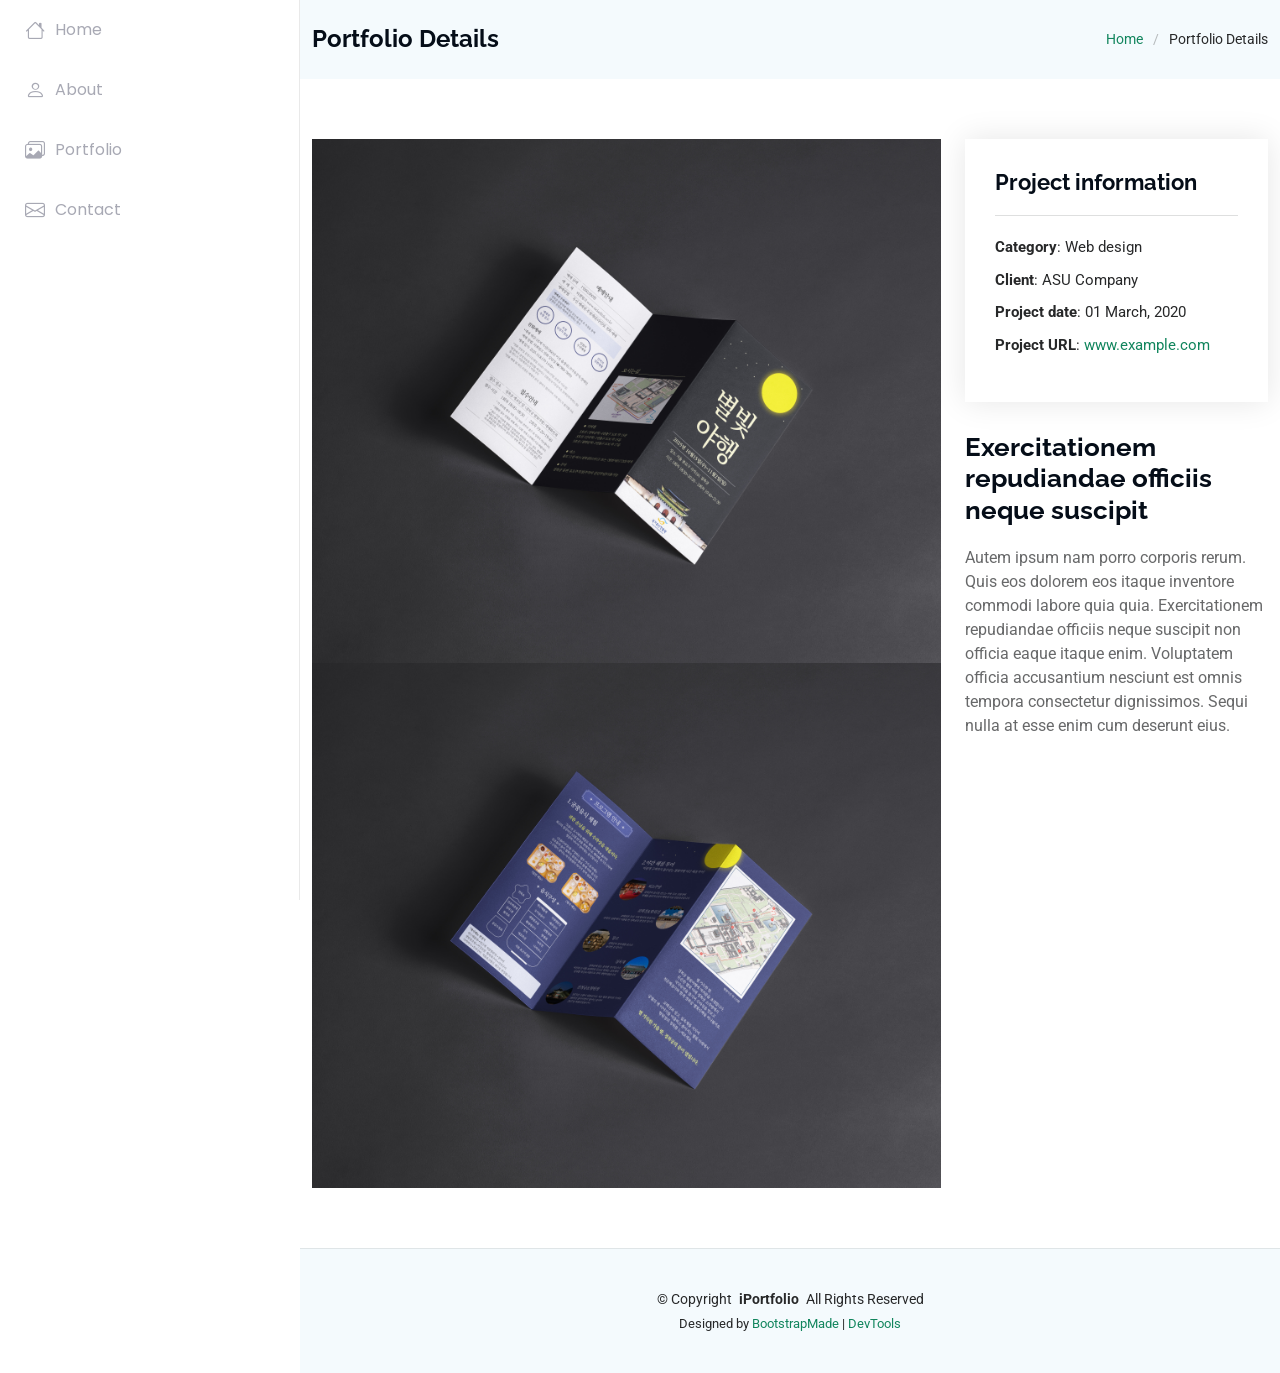
==== portfolio-details-1.html @ 77ac79c2 "up 0225" ====
<!DOCTYPE html>
<html lang="en">

<head>
  <meta charset="utf-8">
  <meta content="width=device-width, initial-scale=1.0" name="viewport">
  <title>Portfolio Details - iPortfolio Bootstrap Template</title>
  <meta content="" name="description">
  <meta content="" name="keywords">

  <!-- Favicons -->
  <link href="assets/img/favicon.png" rel="icon">
  <link href="assets/img/apple-touch-icon.png" rel="apple-touch-icon">

  <!-- Fonts -->
  <link href="https://fonts.googleapis.com" rel="preconnect">
  <link href="https://fonts.gstatic.com" rel="preconnect" crossorigin>
  <link href="https://fonts.googleapis.com/css2?family=Roboto:ital,wght@0,100;0,300;0,400;0,500;0,700;0,900;1,100;1,300;1,400;1,500;1,700;1,900&family=Poppins:ital,wght@0,100;0,200;0,300;0,400;0,500;0,600;0,700;0,800;0,900;1,100;1,200;1,300;1,400;1,500;1,600;1,700;1,800;1,900&family=Raleway:ital,wght@0,100;0,200;0,300;0,400;0,500;0,600;0,700;0,800;0,900;1,100;1,200;1,300;1,400;1,500;1,600;1,700;1,800;1,900&display=swap" rel="stylesheet">

  <link rel="preconnect" href="https://fonts.googleapis.com">
  <link rel="preconnect" href="https://fonts.gstatic.com" crossorigin>
  <link href="https://fonts.googleapis.com/css2?family=Noto+Sans+KR:wght@100..900&display=swap" rel="stylesheet">

  <!-- Vendor CSS Files -->
  <link href="assets/vendor/bootstrap/css/bootstrap.min.css" rel="stylesheet">
  <link href="assets/vendor/bootstrap-icons/bootstrap-icons.css" rel="stylesheet">
  <link href="assets/vendor/aos/aos.css" rel="stylesheet">
  <link href="assets/vendor/glightbox/css/glightbox.min.css" rel="stylesheet">
  <link href="assets/vendor/swiper/swiper-bundle.min.css" rel="stylesheet">

  <!-- Main CSS File -->
  <link href="assets/css/main.css" rel="stylesheet">

  <!-- =======================================================
  * Template Name: iPortfolio
  * Template URL: https://bootstrapmade.com/iportfolio-bootstrap-portfolio-websites-template/
  * Updated: Jun 29 2024 with Bootstrap v5.3.3
  * Author: BootstrapMade.com
  * License: https://bootstrapmade.com/license/
  ======================================================== -->
</head>

<body class="portfolio-details-page">

  <header id="header" class="header d-flex flex-column">
    <i class="header-toggle d-xl-none bi bi-list"></i>

    


    <nav id="navmenu" class="navmenu">
      <ul>
        <li><a href="./index.html#home"><i class="bi bi-house navicon"></i>Home</a></li>
        <li><a href="./index.html#about"><i class="bi bi-person navicon"></i> About</a></li>
        <li><a href="./index.html#portfolio"><i class="bi bi-images navicon"></i> Portfolio</a></li>
        <!-- <li class="dropdown"><a href="#"><i class="bi bi-menu-button navicon"></i> <span>Dropdown</span> <i class="bi bi-chevron-down toggle-dropdown"></i></a>
          <ul>
            <li><a href="#">Dropdown 1</a></li>
            <li class="dropdown"><a href="#"><span>Deep Dropdown</span> <i class="bi bi-chevron-down toggle-dropdown"></i></a>
              <ul>
                <li><a href="#">Deep Dropdown 1</a></li>
                <li><a href="#">Deep Dropdown 2</a></li>
                <li><a href="#">Deep Dropdown 3</a></li>
                <li><a href="#">Deep Dropdown 4</a></li>
                <li><a href="#">Deep Dropdown 5</a></li>
              </ul>
            </li>
            <li><a href="#">Dropdown 2</a></li>
            <li><a href="#">Dropdown 3</a></li>
            <li><a href="#">Dropdown 4</a></li>
          </ul>
        </li> -->
        <li><a href="./index.html#contact"><i class="bi bi-envelope navicon"></i> Contact</a></li>
      </ul>
    </nav>

  </header>

  <main class="main">

    <!-- Page Title -->
    <div class="page-title light-background">
      <div class="container d-lg-flex justify-content-between align-items-center">
        <h1 class="mb-2 mb-lg-0">Portfolio Details</h1>
        <nav class="breadcrumbs">
          <ol>
            <li><a href="./index.html">Home</a></li>
            <li class="current">Portfolio Details</li>
          </ol>
        </nav>
      </div>
    </div><!-- End Page Title -->

    <!-- Portfolio Details Section -->
    <section id="portfolio-details-1" class="portfolio-details section">

      <div class="container" data-aos="fade-up" data-aos-delay="100">

        <div class="row gy-4">

          <div class="col-lg-8">
            <div class="portfolio-details-slider swiper init-swiper">

              <script type="application/json" class="swiper-config">
                {
                  "loop": true,
                  "speed": 600,
                  "autoplay": {
                    "delay": 5000
                  },
                  "slidesPerView": "auto",
                  "pagination": {
                    "el": ".swiper-pagination",
                    "type": "bullets",
                    "clickable": true
                  }
                }
              </script>

              <div class="swiper-wrapper align-items-center">

                <div class="swiper-slide">
                  <img src="./assets/img/portfolio/리플렛-정하람-앞.jpg" alt="">
                  <img src="./assets/img/portfolio/리플렛-정하람-뒤.jpg" alt="">
                </div>

              </div>
              <div class="swiper-pagination"></div>
            </div>
          </div>

          

          <div class="col-lg-4">
            <div class="portfolio-info" data-aos="fade-up" data-aos-delay="200">
              <h3>Project information</h3>
              <ul>
                <li><strong>Category</strong>: Web design</li>
                <li><strong>Client</strong>: ASU Company</li>
                <li><strong>Project date</strong>: 01 March, 2020</li>
                <li><strong>Project URL</strong>: <a href="#">www.example.com</a></li>
              </ul>
            </div>
            <div class="portfolio-description" data-aos="fade-up" data-aos-delay="300">
              <h2>Exercitationem repudiandae officiis neque suscipit</h2>
              <p>
                Autem ipsum nam porro corporis rerum. Quis eos dolorem eos itaque inventore commodi labore quia quia. Exercitationem repudiandae officiis neque suscipit non officia eaque itaque enim. Voluptatem officia accusantium nesciunt est omnis tempora consectetur dignissimos. Sequi nulla at esse enim cum deserunt eius.
              </p>
            </div>
          </div>

          

        </div>

      </div>

    </section><!-- /Portfolio Details Section -->

  </main>

  <footer id="footer" class="footer position-relative light-background">

    <div class="container">
      <div class="copyright text-center ">
        <p>© <span>Copyright</span> <strong class="px-1 sitename">iPortfolio</strong> <span>All Rights Reserved</span></p>
      </div>
      <div class="credits">
        <!-- All the links in the footer should remain intact. -->
        <!-- You can delete the links only if you've purchased the pro version. -->
        <!-- Licensing information: https://bootstrapmade.com/license/ -->
        <!-- Purchase the pro version with working PHP/AJAX contact form: [buy-url] -->
        Designed by <a href="https://bootstrapmade.com/">BootstrapMade</a> | <a href="https://bootstrapmade.com/tools/">DevTools</a>
      </div>
    </div>

  </footer>

  <!-- Scroll Top -->
  <a href="#" id="scroll-top" class="scroll-top d-flex align-items-center justify-content-center"><i class="bi bi-arrow-up-short"></i></a>

  <!-- Preloader -->
  <div id="preloader"></div>

  <!-- Vendor JS Files -->
  <script src="assets/vendor/bootstrap/js/bootstrap.bundle.min.js"></script>
  <script src="assets/vendor/php-email-form/validate.js"></script>
  <script src="assets/vendor/aos/aos.js"></script>
  <script src="assets/vendor/typed.js/typed.umd.js"></script>
  <script src="assets/vendor/purecounter/purecounter_vanilla.js"></script>
  <script src="assets/vendor/waypoints/noframework.waypoints.js"></script>
  <script src="assets/vendor/glightbox/js/glightbox.min.js"></script>
  <script src="assets/vendor/imagesloaded/imagesloaded.pkgd.min.js"></script>
  <script src="assets/vendor/isotope-layout/isotope.pkgd.min.js"></script>
  <script src="assets/vendor/swiper/swiper-bundle.min.js"></script>

  <!-- Main JS File -->
  <script src="assets/js/main.js"></script>

</body>

</html>
---- assets/css/main.css ----
/**
* Template Name: iPortfolio
* Template URL: https://bootstrapmade.com/iportfolio-bootstrap-portfolio-websites-template/
* Updated: Jun 29 2024 with Bootstrap v5.3.3
* Author: BootstrapMade.com
* License: https://bootstrapmade.com/license/
*/

/*--------------------------------------------------------------
# Font & Color Variables
# Help: https://bootstrapmade.com/color-system/
--------------------------------------------------------------*/
/* Fonts */
:root {
  --default-font: "Roboto",  system-ui, -apple-system, "Segoe UI", Roboto, "Helvetica Neue", Arial, "Noto Sans", "Liberation Sans", sans-serif, "Apple Color Emoji", "Segoe UI Emoji", "Segoe UI Symbol", "Noto Color Emoji";
  --heading-font: "Raleway",  sans-serif;
  --nav-font: "Poppins",  sans-serif;
}

/* Global Colors - The following color variables are used throughout the website. Updating them here will change the color scheme of the entire website */
:root { 
  --background-color: #ffffff; /* Background color for the entire website, including individual sections */
  --default-color: #272829; /* Default color used for the majority of the text content across the entire website */
  --heading-color: #050d18; /* Color for headings, subheadings and title throughout the website */
  --accent-color: #11855d; /* Accent color that represents your brand on the website. It's used for buttons, links, and other elements that need to stand out */
  --accent-color-hr: #1F3D36;
  --surface-color: #ffffff; /* The surface color is used as a background of boxed elements within sections, such as cards, icon boxes, or other elements that require a visual separation from the global background. */
  --contrast-color: #ffffff; /* Contrast color for text, ensuring readability against backgrounds of accent, heading, or default colors. */
}

/* Nav Menu Colors - The following color variables are used specifically for the navigation menu. They are separate from the global colors to allow for more customization options */
:root {
  --nav-color: #a8a9b4;  /* The default color of the main navmenu links */
  --nav-hover-color: #464646; /* Applied to main navmenu links when they are hovered over or active */
  --nav-mobile-background-color: #040b14; /* Used as the background color for mobile navigation menu */
  --nav-dropdown-background-color: #040b14; /* Used as the background color for dropdown items that appear when hovering over primary navigation items */
  --nav-dropdown-color: #a8a9b4; /* Used for navigation links of the dropdown items in the navigation menu. */
  --nav-dropdown-hover-color: #464646; /* Similar to --nav-hover-color, this color is applied to dropdown navigation links when they are hovered over. */
}

/* Color Presets - These classes override global colors when applied to any section or element, providing reuse of the sam color scheme. */

.light-background {
  --background-color: #f4fafd;
  --surface-color: #ffffff;
}

.dark-background {
  --background-color: #040b14;
  --default-color: #ffffff;
  --heading-color: #ffffff;
  --surface-color: #151f2b;
  --contrast-color: #ffffff;
}

/* Smooth scroll */
:root {
  scroll-behavior: smooth;
}

/*--------------------------------------------------------------
# General Styling & Shared Classes
--------------------------------------------------------------*/
body {
  color: var(--default-color-ht);
  background-color: var(--background-color);
  font-family: var(--default-font);
}

a {
  color: var(--accent-color);
  text-decoration: none;
  transition: 0.3s;
}

a:hover {
  color: color-mix(in srgb, var(--accent-color), transparent 25%);
  text-decoration: none;
}

h1,
h2,
h3,
h4,
h5,
h6 {
  color: var(--heading-color);
  font-family: var(--heading-font);
}

/* PHP Email Form Messages
------------------------------*/
.php-email-form .error-message {
  display: none;
  background: #df1529;
  color: #ffffff;
  text-align: left;
  padding: 15px;
  margin-bottom: 24px;
  font-weight: 600;
}

.php-email-form .sent-message {
  display: none;
  color: #ffffff;
  background: #059652;
  text-align: center;
  padding: 15px;
  margin-bottom: 24px;
  font-weight: 600;
}

.php-email-form .loading {
  display: none;
  background: var(--surface-color);
  text-align: center;
  padding: 15px;
  margin-bottom: 24px;
}

.php-email-form .loading:before {
  content: "";
  display: inline-block;
  border-radius: 50%;
  width: 24px;
  height: 24px;
  margin: 0 10px -6px 0;
  border: 3px solid var(--accent-color);
  border-top-color: var(--surface-color);
  animation: php-email-form-loading 1s linear infinite;
}

@keyframes php-email-form-loading {
  0% {
    transform: rotate(0deg);
  }

  100% {
    transform: rotate(360deg);
  }
}

/*--------------------------------------------------------------
# Global Header
--------------------------------------------------------------*/

.header {
  color: var(--default-color);
  background-color: var(--background-color);
  position: fixed;
  top: 0;
  left: 0;
  bottom: 0;
  padding: 0 15px;
  width: 300px;
  transition: all ease-in-out 0.3s;
  overflow-y: auto;
  z-index: 997;
  border-right: 1px solid color-mix(in srgb, var(--default-color), transparent 90%);
}

.header .profile-img img {
  margin: 15px auto;
  display: block;
  width: 120px;
  border: 8px solid color-mix(in srgb, var(--default-color), transparent 85%);
}

.header .logo {
  line-height: 1;
  margin-bottom: 15px;
}

.header .logo img {
  max-height: 32px;
  margin-right: 8px;
}

.header .logo h1 {
  font-size: 24px;
  margin: 0;
  font-weight: 700;
  color: var(--heading-color);
}

.header .social-links {
  margin: 0 0 20px 0;
}

.header .social-links a {
  font-size: 16px;
  display: inline-flex;
  align-items: center;
  justify-content: center;
  background: color-mix(in srgb, var(--default-color), transparent 90%);
  color: var(--default-color);
  margin: 0 2px;
  border-radius: 50%;
  text-align: center;
  width: 40px;
  height: 40px;
  transition: 0.3s;
}

.header .social-links a:hover {
  color: var(--contrast-color);
  background: var(--accent-color);
}

@media (min-width: 1200px) {

  .header~main,
  .header~#footer {
    margin-left: 300px;
  }
}

@media (max-width: 1199px) {
  .header {
    left: -100%;
  }
}

.header.header-show {
  left: 0;
}

.header .header-toggle {
  color: var(--contrast-color);
  background-color: var(--accent-color);
  font-size: 22px;
  display: flex;
  align-items: center;
  justify-content: center;
  width: 40px;
  height: 40px;
  border-radius: 50%;
  cursor: pointer;
  position: fixed;
  top: 15px;
  right: 15px;
  z-index: 9999;
  transition: background-color 0.3s;
}

.header .header-toggle:hover {
  color: var(--contrast-color);
  background-color: color-mix(in srgb, var(--accent-color) 90%, white 15%);
}

/*--------------------------------------------------------------
# Navigation Menu
--------------------------------------------------------------*/
.mobile-nav-toggle {
  display: none;
}

.navmenu {
  padding: 0;
  z-index: 9997;
}

.navmenu ul {
  list-style: none;
  padding: 0 0 20px 0;
  margin: 0;
}

.navmenu a,
.navmenu a:focus {
  color: var(--nav-color);
  padding: 15px 10px;
  font-family: var(--nav-font);
  font-size: 16px;
  font-weight: 400;
  display: flex;
  align-items: center;
  white-space: nowrap;
  transition: 0.3s;
  width: 100%;
}

.navmenu a .navicon,
.navmenu a:focus .navicon {
  font-size: 20px;
  margin-right: 10px;
}

.navmenu a .toggle-dropdown,
.navmenu a:focus .toggle-dropdown {
  font-size: 12px;
  line-height: 0;
  margin-left: auto;
  width: 30px;
  height: 30px;
  display: flex;
  align-items: center;
  justify-content: center;
  border-radius: 50%;
  transition: 0.3s;
  flex-shrink: 0;
  background-color: color-mix(in srgb, var(--accent-color), transparent 90%);
}

.navmenu a .toggle-dropdown:hover,
.navmenu a:focus .toggle-dropdown:hover {
  background-color: var(--accent-color);
  color: var(--contrast-color);
}

.navmenu a:hover,
.navmenu .active,
.navmenu .active:focus {
  color: var(--nav-hover-color);
}

.navmenu a:hover .navicon,
.navmenu .active .navicon,
.navmenu .active:focus .navicon {
  color: var(--accent-color);
}

.navmenu .active .toggle-dropdown,
.navmenu .active:focus .toggle-dropdown {
  background-color: var(--accent-color);
  color: var(--contrast-color);
  transform: rotate(180deg);
}

.navmenu .dropdown {
  display: block;
}

.navmenu .dropdown a,
.navmenu .dropdown a:focus {
  color: --nav-dropdown-color;
}

.navmenu .dropdown a:hover,
.navmenu .dropdown .active,
.navmenu .dropdown .active:focus {
  color: var(--nav-dropdown-hover-color);
}

.navmenu .dropdown ul {
  position: static;
  display: none;
  z-index: 99;
  padding: 5px 10px;
  margin: 5px 10px;
  background-color: var(--nav-dropdown-background-color);
  border: 1px solid color-mix(in srgb, var(--default-color), transparent 90%);
  box-shadow: none;
  transition: all 0.5s ease-in-out;
}

.navmenu .dropdown ul ul {
  background-color: rgba(33, 37, 41, 0.1);
}

.navmenu .dropdown>.dropdown-active {
  display: block;
  background-color: rgba(33, 37, 41, 0.03);
}

/*--------------------------------------------------------------
# Global Footer
--------------------------------------------------------------*/
.footer {
  color: var(--default-color);
  background-color: var(--background-color);
  font-size: 14px;
  padding: 40px 0;
  position: relative;
  border-top: 1px solid color-mix(in srgb, var(--default-color), transparent 90%);
}

.footer .copyright p {
  margin-bottom: 0;
}

.footer .credits {
  margin-top: 4px;
  font-size: 13px;
  text-align: center;
}

/*--------------------------------------------------------------
# Preloader
--------------------------------------------------------------*/
#preloader {
  position: fixed;
  inset: 0;
  z-index: 999999;
  overflow: hidden;
  background: var(--background-color);
  transition: all 0.6s ease-out;
}

#preloader:before {
  content: "";
  position: fixed;
  top: calc(50% - 30px);
  left: calc(50% - 30px);
  border: 6px solid #ffffff;
  border-color: var(--accent-color) transparent var(--accent-color) transparent;
  border-radius: 50%;
  width: 60px;
  height: 60px;
  animation: animate-preloader 1.5s linear infinite;
}

@keyframes animate-preloader {
  0% {
    transform: rotate(0deg);
  }

  100% {
    transform: rotate(360deg);
  }
}

/*--------------------------------------------------------------
# Scroll Top Button
--------------------------------------------------------------*/
.scroll-top {
  position: fixed;
  visibility: hidden;
  opacity: 0;
  right: 15px;
  bottom: -15px;
  z-index: 99999;
  background-color: var(--accent-color-hr);
  width: 44px;
  height: 44px;
  border-radius: 50px;
  transition: all 0.4s;
}

.scroll-top i {
  font-size: 24px;
  color: var(--contrast-color);
  line-height: 0;
}

.scroll-top:hover {
  background-color: color-mix(in srgb, var(--accent-color), transparent 20%);
  color: var(--contrast-color);
}

.scroll-top.active {
  visibility: visible;
  opacity: 1;
  bottom: 15px;
}

/*--------------------------------------------------------------
# Disable aos animation delay on mobile devices
--------------------------------------------------------------*/
@media screen and (max-width: 768px) {
  [data-aos-delay] {
    transition-delay: 0 !important;
  }
}

/*--------------------------------------------------------------
# Global Page Titles & Breadcrumbs
--------------------------------------------------------------*/
.page-title {
  color: var(--default-color);
  background-color: var(--background-color);
  padding: 25px 0;
  position: relative;
}

.page-title h1 {
  font-size: 24px;
  font-weight: 700;
}

.page-title .breadcrumbs ol {
  display: flex;
  flex-wrap: wrap;
  list-style: none;
  padding: 0;
  margin: 0;
  font-size: 14px;
  font-weight: 400;
}

.page-title .breadcrumbs ol li+li {
  padding-left: 10px;
}

.page-title .breadcrumbs ol li+li::before {
  content: "/";
  display: inline-block;
  padding-right: 10px;
  color: color-mix(in srgb, var(--default-color), transparent 70%);
}

/*--------------------------------------------------------------
# Global Sections
--------------------------------------------------------------*/
section,
.section {
  color: var(--default-color);
  background-color: var(--background-color);
  padding: 60px 0;
  overflow: clip;
}

/*--------------------------------------------------------------
# Global Section Titles
--------------------------------------------------------------*/
.section-title {
  padding-bottom: 60px;
  position: relative;
}

.section-title h2 {
  font-size: 32px;
  font-weight: 700;
  margin-bottom: 20px;
  padding-bottom: 20px;
  position: relative;
}

.section-title h2:after {
  content: "";
  position: absolute;
  display: block;
  width: 50px;
  height: 3px;
  background: var(--accent-color);
  left: 0;
  bottom: 0;
}

.section-title p {
  margin-bottom: 0;
}

/*--------------------------------------------------------------
# Hero Section
--------------------------------------------------------------*/
.hero {
  width: 100%;
  min-height: 100vh;
  position: relative;
  padding: 80px 0;
  display: flex;
  align-items: center;
  justify-content: center;
}

.hero img {
  position: absolute;
  inset: 0;
  display: block;
  width: 100%;
  height: 100%;
  object-fit: cover;
  z-index: 1;
}

.hero:before {
  content: "";
  background: color-mix(in srgb, var(--background-color), transparent 75%);
  position: absolute;
  inset: 0;
  z-index: 2;
}

.hero .container {
  position: relative;
  z-index: 3;
}

.hero h2 {
  margin: 0;
  font-size: 64px;
  font-weight: 700;
}

.hero p {
  margin: 5px 0 0 0;
  font-size: 26px;
}

.hero p span {
  letter-spacing: 1px;
  border-bottom: 2px solid var(--accent-color);
}

.hero .social-links {
  margin-top: 25px;
}

.hero .social-links a {
  font-size: 24px;
  display: inline-block;
  color: color-mix(in srgb, var(--default-color), transparent 50%);
  line-height: 1;
  margin-right: 20px;
  transition: 0.3s;
}

.hero .social-links a:hover {
  color: var(--accent-color);
}

@media (max-width: 768px) {
  .hero h2 {
    font-size: 32px;
  }

  .hero p {
    font-size: 20px;
  }
}

/*--------------------------------------------------------------
# About Section
--------------------------------------------------------------*/
.about .content h2 {
  font-weight: 700;
  font-size: 24px;
}

.about .content ul {
  list-style: none;
  padding: 0;
}

.about .content ul li {
  margin-bottom: 20px;
  display: flex;
  align-items: center;
}

.about .content ul strong {
  margin-right: 10px;
}

.about .content ul i {
  font-size: 16px;
  margin-right: 5px;
  color: var(--accent-color);
  line-height: 0;
}

/*--------------------------------------------------------------
# Stats Section
--------------------------------------------------------------*/
.stats .stats-item {
  padding: 30px;
  width: 100%;
}

.stats .stats-item i {
  color: var(--accent-color);
  display: block;
  font-size: 44px;
  float: left;
  line-height: 0;
}

.stats .stats-item .purecounter {
  color: var(--heading-color);
  font-size: 48px;
  line-height: 40px;
  display: block;
  font-weight: 700;
  margin-left: 60px;
}

.stats .stats-item p {
  color: color-mix(in srgb, var(--default-color), transparent 40%);
  padding: 15px 0 0 0;
  margin: 0 0 0 60px;
  font-family: var(--heading-font);
  font-size: 14px;
}

/*--------------------------------------------------------------
# Skills Section
--------------------------------------------------------------*/
.skills .progress {
  height: 60px;
  display: block;
  background: none;
  border-radius: 0;
}

.skills .progress .skill {
  color: var(--heading-color);
  padding: 0;
  margin: 0 0 6px 0;
  text-transform: uppercase;
  display: block;
  font-weight: 600;
  font-family: var(--heading-font);
}

.skills .progress .skill .val {
  float: right;
  font-style: normal;
}

.skills .progress-bar-wrap {
  background: color-mix(in srgb, var(--default-color), transparent 90%);
  height: 10px;
}

.skills .progress-bar {
  width: 1px;
  height: 10px;
  transition: 0.9s;
  background-color: var(--accent-color-hr);
}

/*--------------------------------------------------------------
# Resume Section
--------------------------------------------------------------*/
.resume .resume-title {
  color: var(--heading-color);
  font-size: 26px;
  font-weight: 700;
  margin-top: 20px;
  margin-bottom: 20px;
}

.resume .resume-item {
  padding: 0 0 20px 20px;
  margin-top: -2px;
  border-left: 2px solid var(--accent-color);
  position: relative;
}

.resume .resume-item h4 {
  line-height: 18px;
  font-size: 18px;
  font-weight: 600;
  text-transform: uppercase;
  color: color-mix(in srgb, var(--default-color), transparent 20%);
  margin-bottom: 10px;
}

.resume .resume-item h5 {
  font-size: 16px;
  padding: 5px 15px;
  display: inline-block;
  font-weight: 600;
  margin-bottom: 10px;
}

.resume .resume-item ul {
  padding-left: 20px;
}

.resume .resume-item ul li {
  padding-bottom: 10px;
}

.resume .resume-item:last-child {
  padding-bottom: 0;
}

.resume .resume-item::before {
  content: "";
  position: absolute;
  width: 16px;
  height: 16px;
  border-radius: 50px;
  left: -9px;
  top: 0;
  background: var(--background-color);
  border: 2px solid var(--accent-color);
}

/*--------------------------------------------------------------
# Portfolio Section
--------------------------------------------------------------*/
.portfolio .portfolio-filters {
  padding: 0;
  margin: 0 auto 20px auto;
  list-style: none;
  text-align: center;
}

.portfolio .portfolio-filters li {
  cursor: pointer;
  display: inline-block;
  padding: 0;
  font-size: 14px;
  font-weight: 400;
  margin: 0 10px;
  line-height: 1;
  text-transform: uppercase;
  margin-bottom: 10px;
  transition: all 0.3s ease-in-out;
}

.portfolio .portfolio-filters li:hover,
.portfolio .portfolio-filters li.filter-active {
  color: var(--accent-color);
}

.portfolio .portfolio-filters li:first-child {
  margin-left: 0;
}

.portfolio .portfolio-filters li:last-child {
  margin-right: 0;
}

@media (max-width: 575px) {
  .portfolio .portfolio-filters li {
    font-size: 14px;
    margin: 0 5px;
  }
}

.portfolio .portfolio-content {
  position: relative;
  overflow: hidden;
}

.portfolio .portfolio-content img {
  transition: 0.3s;
}

.portfolio .portfolio-content .portfolio-info {
  opacity: 0;
  position: absolute;
  inset: 0;
  z-index: 3;
  transition: all ease-in-out 0.3s;
  background: rgba(0, 0, 0, 0.6);
  padding: 15px;
}

.portfolio .portfolio-content .portfolio-info h4 {
  font-size: 14px;
  padding: 5px 10px;
  font-weight: 400;
  color: #ffffff;
  display: inline-block;
  background-color: var(--accent-color);
}

.portfolio .portfolio-content .portfolio-info p {
  position: absolute;
  bottom: 10px;
  text-align: center;
  display: inline-block;
  left: 0;
  right: 0;
  font-size: 16px;
  font-weight: 600;
  color: rgba(255, 255, 255, 0.8);
}

.portfolio .portfolio-content .portfolio-info .preview-link,
.portfolio .portfolio-content .portfolio-info .details-link {
  position: absolute;
  left: calc(50% - 40px);
  font-size: 26px;
  top: calc(50% - 14px);
  color: #fff;
  transition: 0.3s;
  line-height: 1.2;
}

.portfolio .portfolio-content .portfolio-info .preview-link:hover,
.portfolio .portfolio-content .portfolio-info .details-link:hover {
  color: var(--accent-color);
}

.portfolio .portfolio-content .portfolio-info .details-link {
  left: 50%;
  font-size: 34px;
  line-height: 0;
}

.portfolio .portfolio-content:hover .portfolio-info {
  opacity: 1;
}

.portfolio .portfolio-content:hover img {
  transform: scale(1.1);
}

/*--------------------------------------------------------------
# Services Section
--------------------------------------------------------------*/
.services .service-item {
  position: relative;
}

.services .service-item .icon {
  background: var(--accent-color);
  display: flex;
  align-items: center;
  justify-content: center;
  width: 54px;
  height: 54px;
  border-radius: 50%;
  transition: 0.5s;
  border: 1px solid var(--accent-color);
  margin-right: 20px;
}

.services .service-item .icon i {
  color: var(--contrast-color);
  font-size: 24px;
  line-height: 0;
}

.services .service-item:hover .icon {
  background: var(--surface-color);
}

.services .service-item:hover .icon i {
  color: var(--accent-color);
}

.services .service-item .title {
  font-weight: 700;
  margin-bottom: 15px;
  font-size: 18px;
}

.services .service-item .title a {
  color: var(--heading-color);
}

.services .service-item .title a:hover {
  color: var(--accent-color);
}

.services .service-item .description {
  line-height: 24px;
  font-size: 14px;
}

/*--------------------------------------------------------------
# Testimonials Section
--------------------------------------------------------------*/
.testimonials .testimonials-carousel,
.testimonials .testimonials-slider {
  overflow: hidden;
}

.testimonials .testimonial-item {
  box-sizing: content-box;
  text-align: center;
  min-height: 320px;
}

.testimonials .testimonial-item .testimonial-img {
  width: 90px;
  border-radius: 50%;
  margin: 0 auto;
}

.testimonials .testimonial-item h3 {
  font-size: 18px;
  font-weight: bold;
  margin: 10px 0 5px 0;
}

.testimonials .testimonial-item h4 {
  font-size: 14px;
  color: color-mix(in srgb, var(--default-color), transparent 20%);
  margin: 0;
}

.testimonials .testimonial-item .quote-icon-left,
.testimonials .testimonial-item .quote-icon-right {
  color: color-mix(in srgb, var(--accent-color), transparent 40%);
  font-size: 26px;
  line-height: 0;
}

.testimonials .testimonial-item .quote-icon-left {
  display: inline-block;
  left: -5px;
  position: relative;
}

.testimonials .testimonial-item .quote-icon-right {
  display: inline-block;
  right: -5px;
  position: relative;
  top: 10px;
  transform: scale(-1, -1);
}

.testimonials .testimonial-item p {
  font-style: italic;
  margin: 0 15px 15px 15px;
  padding: 20px;
  background-color: var(--surface-color);
  position: relative;
  margin-bottom: 35px;
  border-radius: 6px;
  box-shadow: 0px 2px 15px rgba(0, 0, 0, 0.1);
}

.testimonials .testimonial-item p::after {
  content: "";
  width: 0;
  height: 0;
  border-top: 20px solid var(--surface-color);
  border-right: 20px solid transparent;
  border-left: 20px solid transparent;
  position: absolute;
  bottom: -20px;
  left: calc(50% - 20px);
}

.testimonials .swiper-wrapper {
  height: auto;
}

.testimonials .swiper-pagination {
  margin-top: 40px;
  position: relative;
}

.testimonials .swiper-pagination .swiper-pagination-bullet {
  width: 12px;
  height: 12px;
  background-color: var(--background-color);
  opacity: 1;
  border: 1px solid var(--accent-color);
}

.testimonials .swiper-pagination .swiper-pagination-bullet-active {
  background-color: var(--accent-color);
}

/*--------------------------------------------------------------
# Contact Section
--------------------------------------------------------------*/
.contact .info-wrap {
  background-color: var(--surface-color);
  box-shadow: 0px 0px 20px rgba(0, 0, 0, 0.1);
  padding: 30px;
}

@media (max-width: 575px) {
  .contact .info-wrap {
    padding: 20px;
  }
}

.contact .info-item {
  margin-bottom: 40px;
}

.contact .info-item i {
  font-size: 20px;
  color: var(--accent-color);
  background: color-mix(in srgb, var(--accent-color), transparent 92%);
  width: 44px;
  height: 44px;
  display: flex;
  justify-content: center;
  align-items: center;
  border-radius: 50px;
  transition: all 0.3s ease-in-out;
  margin-right: 15px;
}

.contact .info-item h3 {
  padding: 0;
  font-size: 18px;
  font-weight: 700;
  margin-bottom: 5px;
}

.contact .info-item p {
  padding: 0;
  margin-bottom: 0;
  font-size: 14px;
}

.contact .info-item:hover i {
  background: var(--accent-color);
  color: var(--contrast-color);
}

.contact .php-email-form {
  background-color: var(--surface-color);
  height: 100%;
  padding: 30px;
  box-shadow: 0px 0px 20px rgba(0, 0, 0, 0.1);
}

@media (max-width: 575px) {
  .contact .php-email-form {
    padding: 20px;
  }
}

.contact .php-email-form input[type=text],
.contact .php-email-form input[type=email],
.contact .php-email-form textarea {
  font-size: 14px;
  padding: 10px 15px;
  box-shadow: none;
  border-radius: 0;
  color: var(--default-color);
  background-color: var(--surface-color);
  border-color: color-mix(in srgb, var(--default-color), transparent 80%);
}

.contact .php-email-form input[type=text]:focus,
.contact .php-email-form input[type=email]:focus,
.contact .php-email-form textarea:focus {
  border-color: var(--accent-color);
}

.contact .php-email-form input[type=text]::placeholder,
.contact .php-email-form input[type=email]::placeholder,
.contact .php-email-form textarea::placeholder {
  color: color-mix(in srgb, var(--default-color), transparent 70%);
}

.contact .php-email-form button[type=submit] {
  color: var(--contrast-color);
  background: var(--accent-color);
  border: 0;
  padding: 10px 30px;
  transition: 0.4s;
  border-radius: 50px;
}

.contact .php-email-form button[type=submit]:hover {
  background: color-mix(in srgb, var(--accent-color), transparent 25%);
}

/*--------------------------------------------------------------
# Portfolio Details Section
--------------------------------------------------------------*/
.portfolio-details .portfolio-details-slider img {
  width: 100%;
}

.portfolio-details .portfolio-details-slider .swiper-pagination {
  margin-top: 20px;
  position: relative;
}

.portfolio-details .portfolio-details-slider .swiper-pagination .swiper-pagination-bullet {
  width: 12px;
  height: 12px;
  background-color: color-mix(in srgb, var(--default-color), transparent 85%);
  opacity: 1;
}

.portfolio-details .portfolio-details-slider .swiper-pagination .swiper-pagination-bullet-active {
  background-color: var(--accent-color);
}

.portfolio-details .portfolio-info {
  padding: 30px;
  box-shadow: 0px 0 30px rgba(0, 0, 0, 0.1);
}

.portfolio-details .portfolio-info h3 {
  font-size: 22px;
  font-weight: 700;
  margin-bottom: 20px;
  padding-bottom: 20px;
  border-bottom: 1px solid color-mix(in srgb, var(--default-color), transparent 85%);
}

.portfolio-details .portfolio-info ul {
  list-style: none;
  padding: 0;
  font-size: 15px;
}

.portfolio-details .portfolio-info ul li+li {
  margin-top: 10px;
}

.portfolio-details .portfolio-description {
  padding-top: 30px;
}

.portfolio-details .portfolio-description h2 {
  font-size: 26px;
  font-weight: 700;
  margin-bottom: 20px;
}

.portfolio-details .portfolio-description p {
  padding: 0;
  color: color-mix(in srgb, var(--default-color), transparent 30%);
}

/*--------------------------------------------------------------
# Service Details Section
--------------------------------------------------------------*/
.service-details .services-list {
  padding: 10px 30px;
  border: 1px solid color-mix(in srgb, var(--default-color), transparent 90%);
  margin-bottom: 20px;
}

.service-details .services-list a {
  display: block;
  line-height: 1;
  padding: 8px 0 8px 15px;
  border-left: 3px solid color-mix(in srgb, var(--default-color), transparent 70%);
  margin: 20px 0;
  color: color-mix(in srgb, var(--default-color), transparent 20%);
  transition: 0.3s;
}

.service-details .services-list a.active {
  color: var(--heading-color);
  font-weight: 700;
  border-color: var(--accent-color);
}

.service-details .services-list a:hover {
  border-color: var(--accent-color);
}

.service-details .services-img {
  margin-bottom: 20px;
}

.service-details h3 {
  font-size: 26px;
  font-weight: 700;
}

.service-details h4 {
  font-size: 20px;
  font-weight: 700;
}

.service-details p {
  font-size: 15px;
}

.service-details ul {
  list-style: none;
  padding: 0;
  font-size: 15px;
}

.service-details ul li {
  padding: 5px 0;
  display: flex;
  align-items: center;
}

.service-details ul i {
  font-size: 20px;
  margin-right: 8px;
  color: var(--accent-color);
}

/*--------------------------------------------------------------
# Starter Section Section
--------------------------------------------------------------*/
.starter-section {
  /* Add your styles here */
}
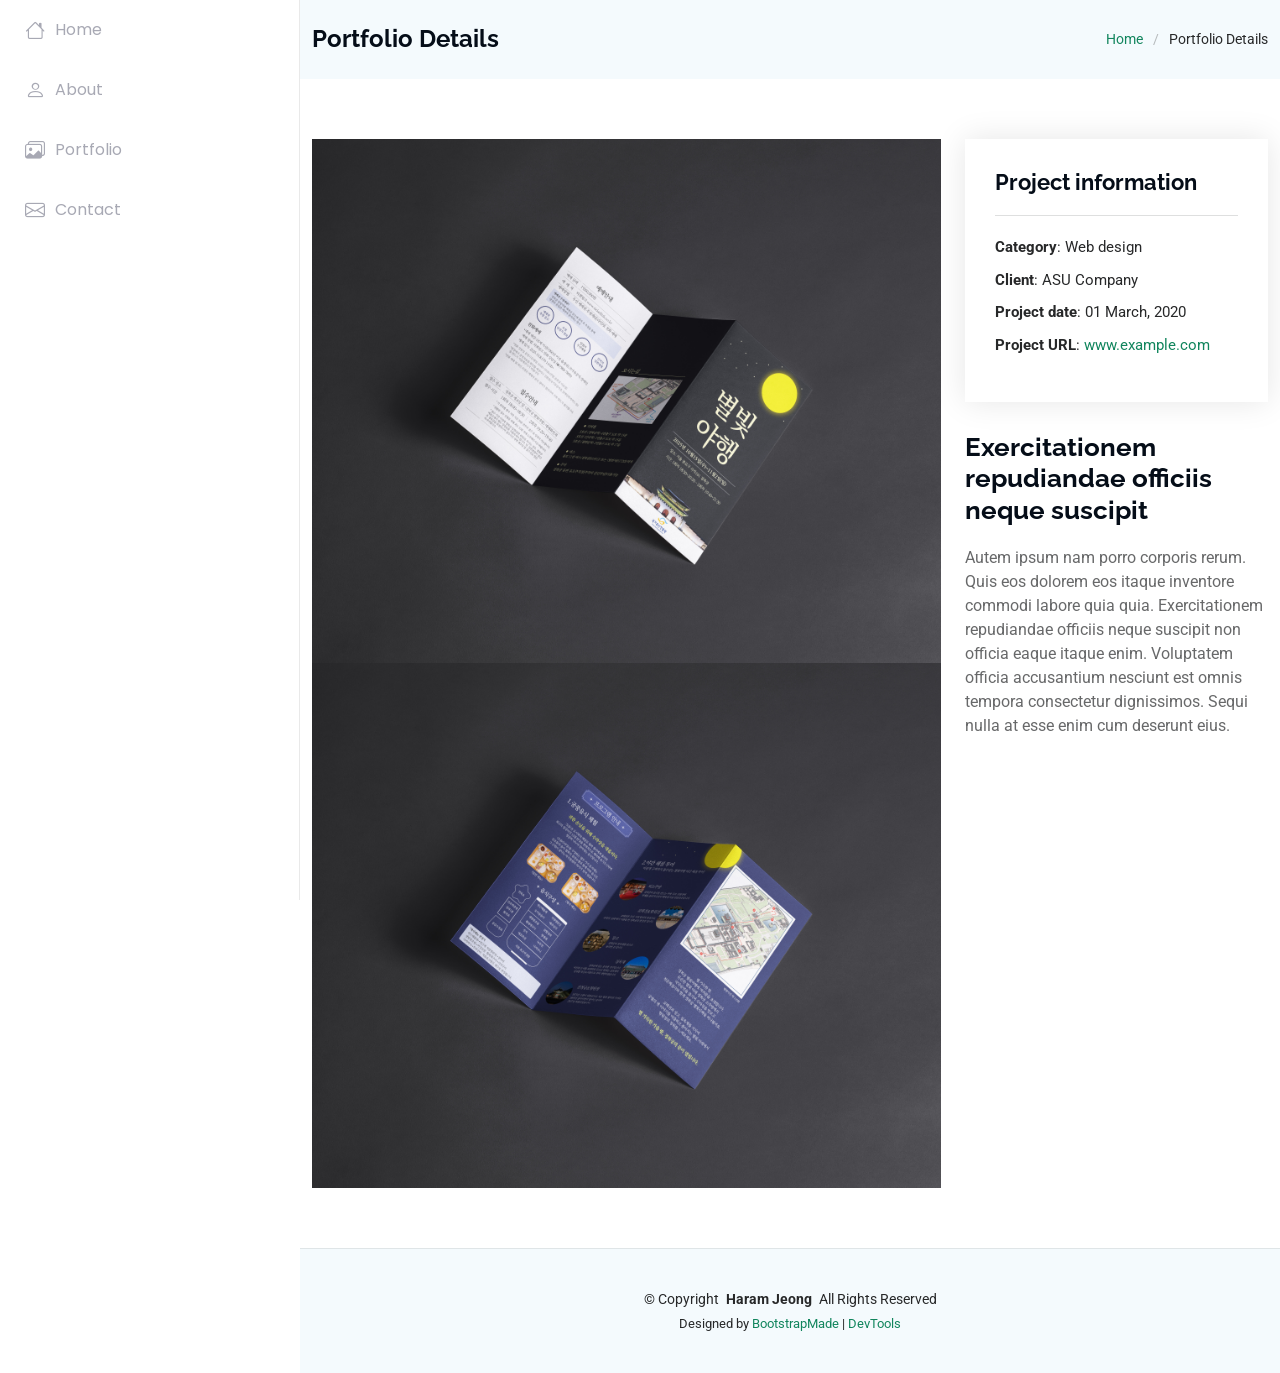
==== commit 64a17047: "2026-0303 up" ====
--- a/portfolio-details-1.html
+++ b/portfolio-details-1.html
@@ -163,7 +163,7 @@
 
     <div class="container">
       <div class="copyright text-center ">
-        <p>© <span>Copyright</span> <strong class="px-1 sitename">iPortfolio</strong> <span>All Rights Reserved</span></p>
+        <p>© <span>Copyright</span> <strong class="px-1 sitename">Haram Jeong</strong> <span>All Rights Reserved</span></p>
       </div>
       <div class="credits">
         <!-- All the links in the footer should remain intact. -->
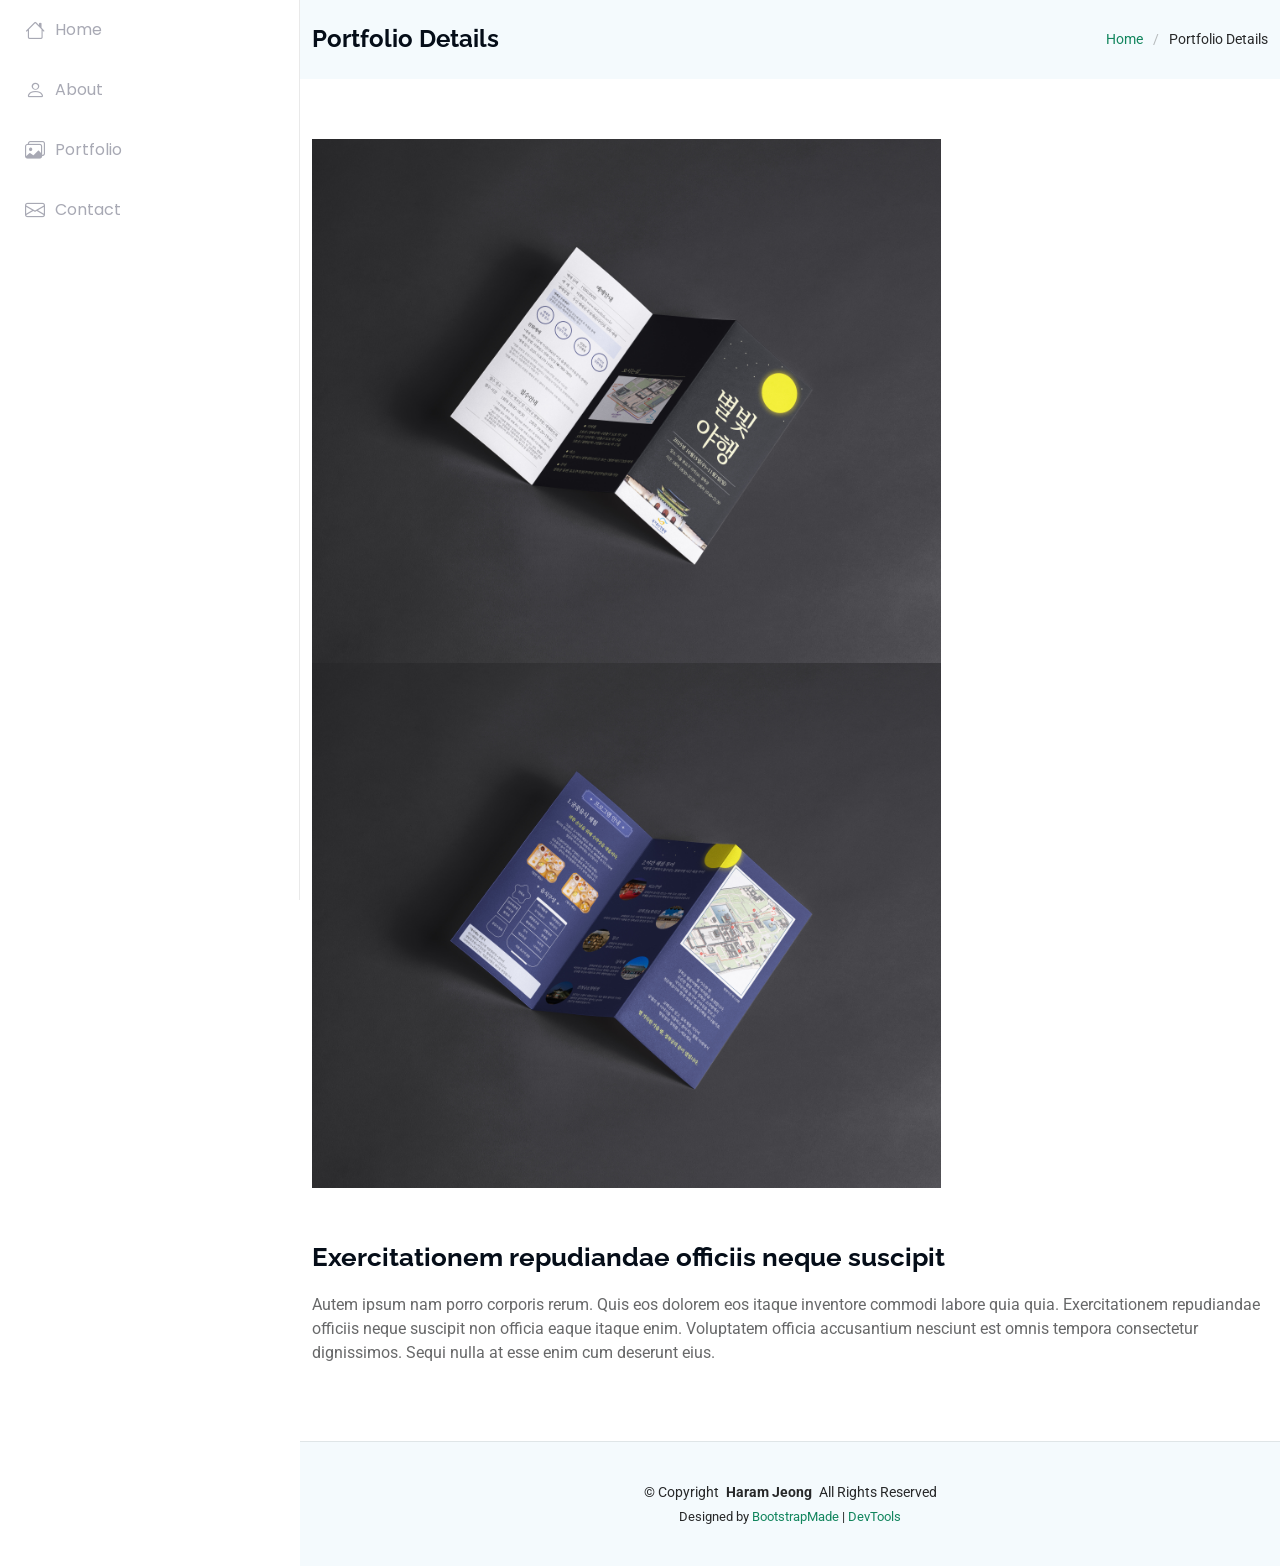
==== commit 8ff2e0fd: "2026-06-01 up" ====
--- a/portfolio-details-1.html
+++ b/portfolio-details-1.html
@@ -9,8 +9,8 @@
   <meta content="" name="keywords">
 
   <!-- Favicons -->
-  <link href="assets/img/favicon.png" rel="icon">
-  <link href="assets/img/apple-touch-icon.png" rel="apple-touch-icon">
+  <link href="./assets/img/favicon.ico" rel="icon">
+  <link href="./assets/img/애플.png" rel="apple-touch-icon">
 
   <!-- Fonts -->
   <link href="https://fonts.googleapis.com" rel="preconnect">
@@ -130,17 +130,17 @@
           </div>
 
           
-
+<!-- 
           <div class="col-lg-4">
             <div class="portfolio-info" data-aos="fade-up" data-aos-delay="200">
               <h3>Project information</h3>
               <ul>
-                <li><strong>Category</strong>: Web design</li>
+                <li><strong>Category</strong>: leaflet</li>
                 <li><strong>Client</strong>: ASU Company</li>
-                <li><strong>Project date</strong>: 01 March, 2020</li>
+                <li><strong>Project date</strong>: 01 March, 2025</li>
                 <li><strong>Project URL</strong>: <a href="#">www.example.com</a></li>
               </ul>
-            </div>
+            </div> -->
             <div class="portfolio-description" data-aos="fade-up" data-aos-delay="300">
               <h2>Exercitationem repudiandae officiis neque suscipit</h2>
               <p>
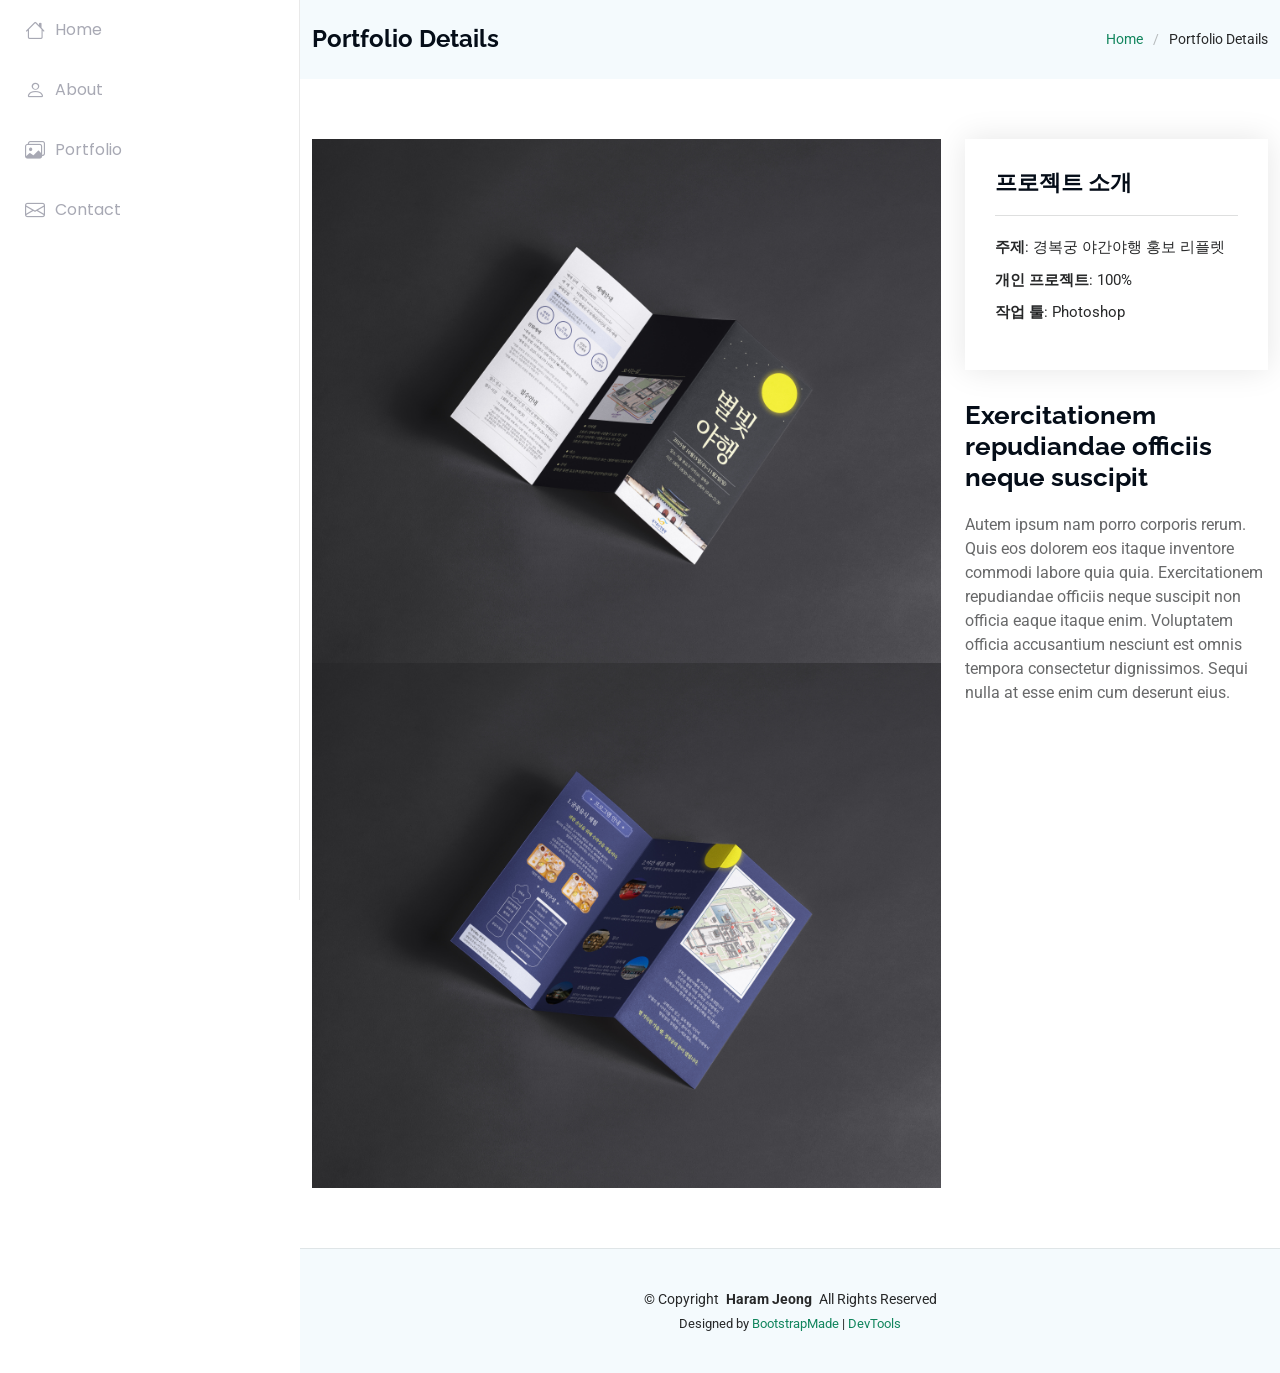
==== commit 2b74dae6: "up 2026-06-04" ====
--- a/portfolio-details-1.html
+++ b/portfolio-details-1.html
@@ -130,17 +130,16 @@
           </div>
 
           
-<!-- 
+
           <div class="col-lg-4">
             <div class="portfolio-info" data-aos="fade-up" data-aos-delay="200">
-              <h3>Project information</h3>
+              <h3>프로젝트 소개</h3>
               <ul>
-                <li><strong>Category</strong>: leaflet</li>
-                <li><strong>Client</strong>: ASU Company</li>
-                <li><strong>Project date</strong>: 01 March, 2025</li>
-                <li><strong>Project URL</strong>: <a href="#">www.example.com</a></li>
+                <li><strong>주제</strong>: 경복궁 야간야행 홍보 리플렛</li>
+                <li><strong>개인 프로젝트</strong>: 100%</li>
+                <li><strong>작업 툴</strong>: Photoshop</li>
               </ul>
-            </div> -->
+            </div>
             <div class="portfolio-description" data-aos="fade-up" data-aos-delay="300">
               <h2>Exercitationem repudiandae officiis neque suscipit</h2>
               <p>
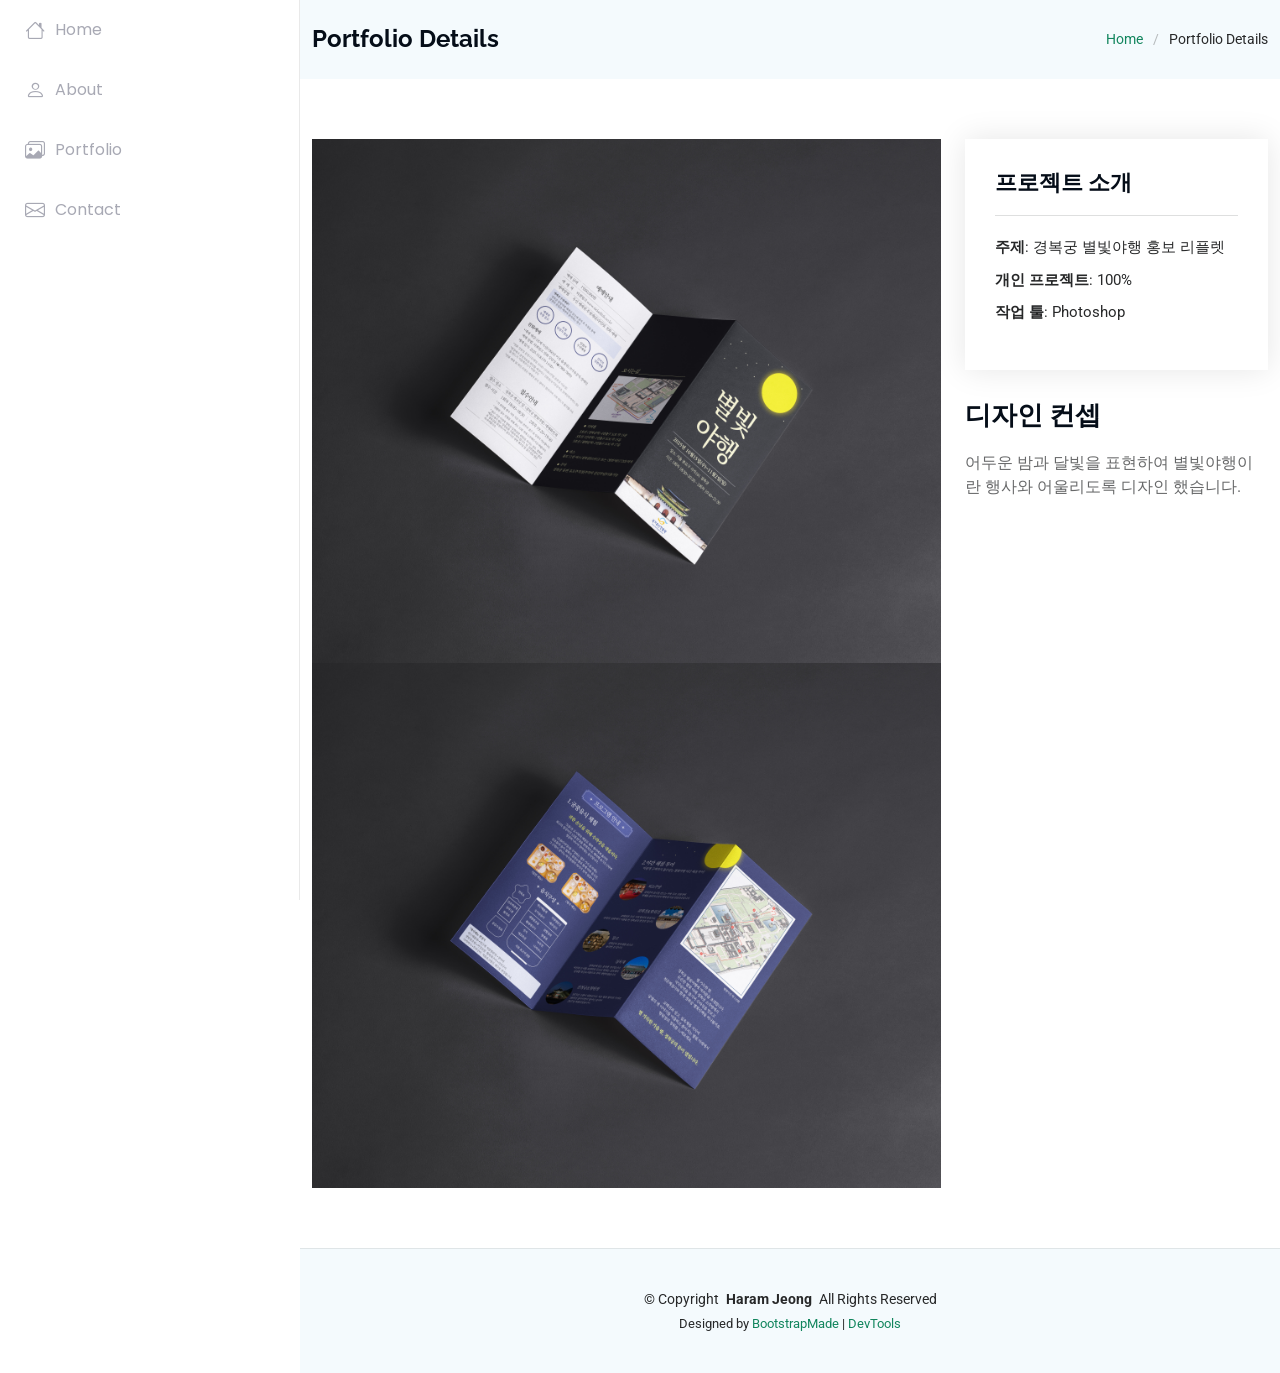
==== commit 59cc5fd2: "up 2026-06-10" ====
--- a/portfolio-details-1.html
+++ b/portfolio-details-1.html
@@ -135,15 +135,15 @@
             <div class="portfolio-info" data-aos="fade-up" data-aos-delay="200">
               <h3>프로젝트 소개</h3>
               <ul>
-                <li><strong>주제</strong>: 경복궁 야간야행 홍보 리플렛</li>
+                <li><strong>주제</strong>: 경복궁 별빛야행 홍보 리플렛</li>
                 <li><strong>개인 프로젝트</strong>: 100%</li>
                 <li><strong>작업 툴</strong>: Photoshop</li>
               </ul>
             </div>
             <div class="portfolio-description" data-aos="fade-up" data-aos-delay="300">
-              <h2>Exercitationem repudiandae officiis neque suscipit</h2>
+              <h2>디자인 컨셉</h2>
               <p>
-                Autem ipsum nam porro corporis rerum. Quis eos dolorem eos itaque inventore commodi labore quia quia. Exercitationem repudiandae officiis neque suscipit non officia eaque itaque enim. Voluptatem officia accusantium nesciunt est omnis tempora consectetur dignissimos. Sequi nulla at esse enim cum deserunt eius.
+              어두운 밤과 달빛을 표현하여 별빛야행이란 행사와 어울리도록 디자인 했습니다.
               </p>
             </div>
           </div>
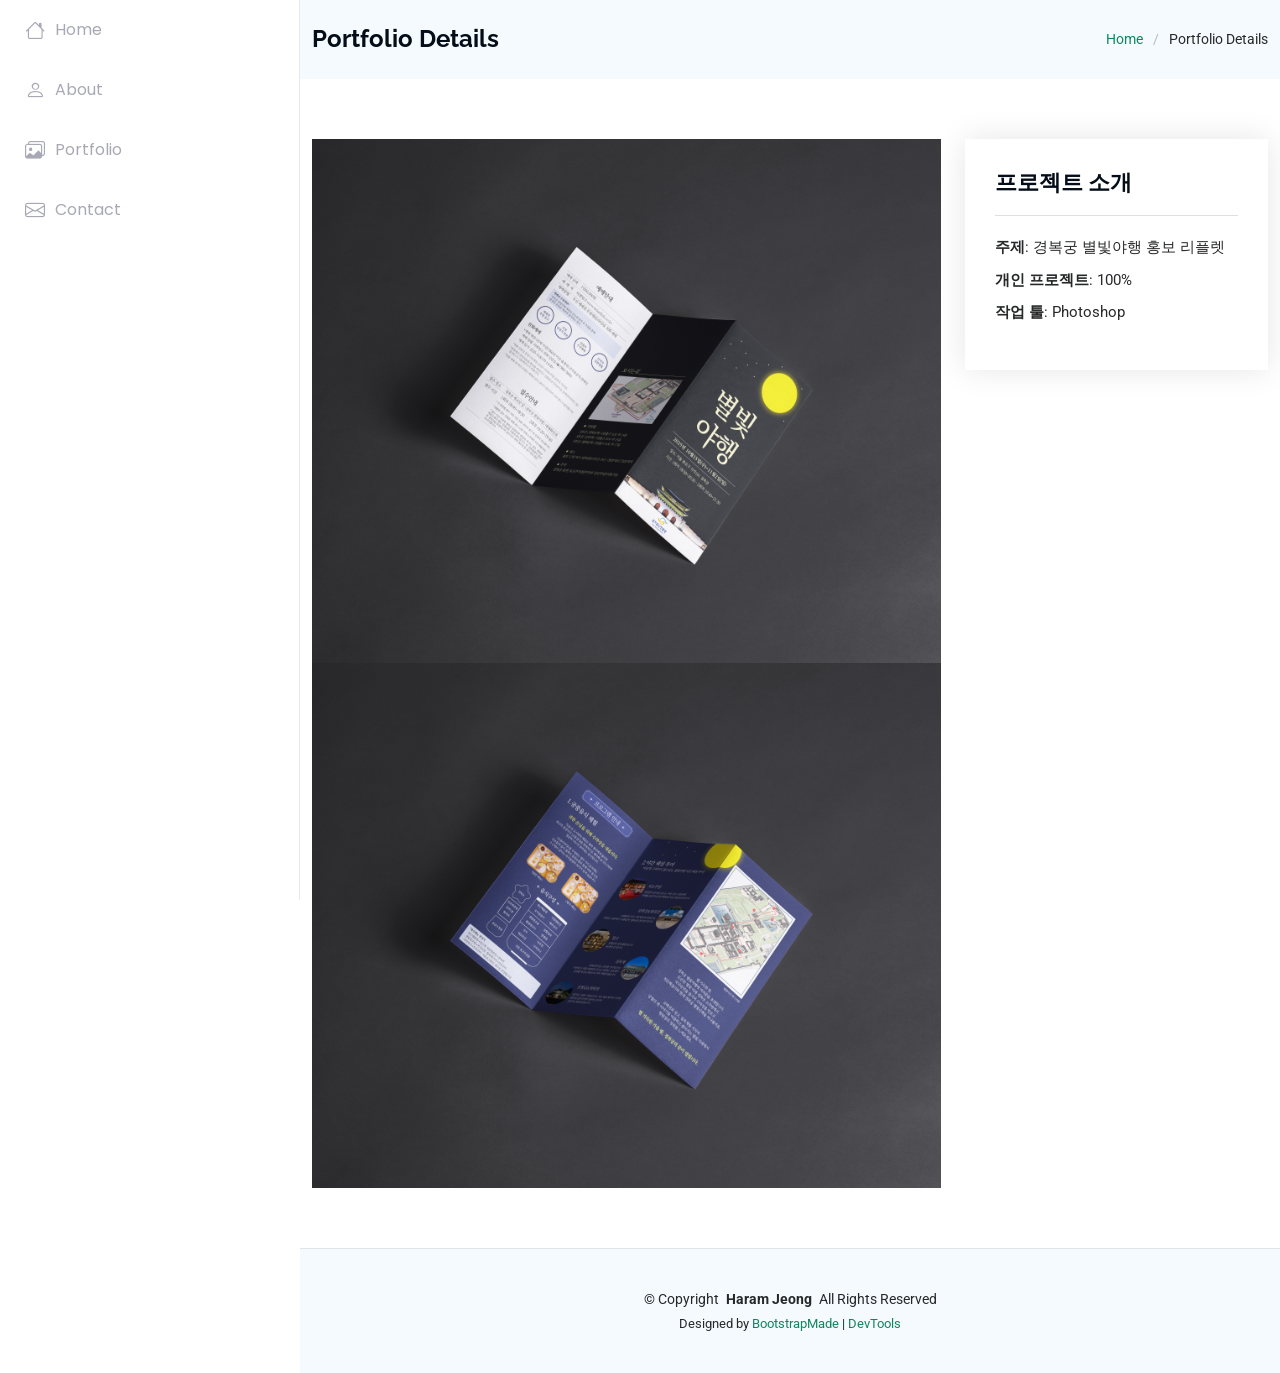
==== commit 8ac57b16: "up 2026-06-11" ====
--- a/portfolio-details-1.html
+++ b/portfolio-details-1.html
@@ -141,9 +141,9 @@
               </ul>
             </div>
             <div class="portfolio-description" data-aos="fade-up" data-aos-delay="300">
-              <h2>디자인 컨셉</h2>
+              <!-- <h2>디자인 컨셉</h2> -->
               <p>
-              어두운 밤과 달빛을 표현하여 별빛야행이란 행사와 어울리도록 디자인 했습니다.
+              
               </p>
             </div>
           </div>
